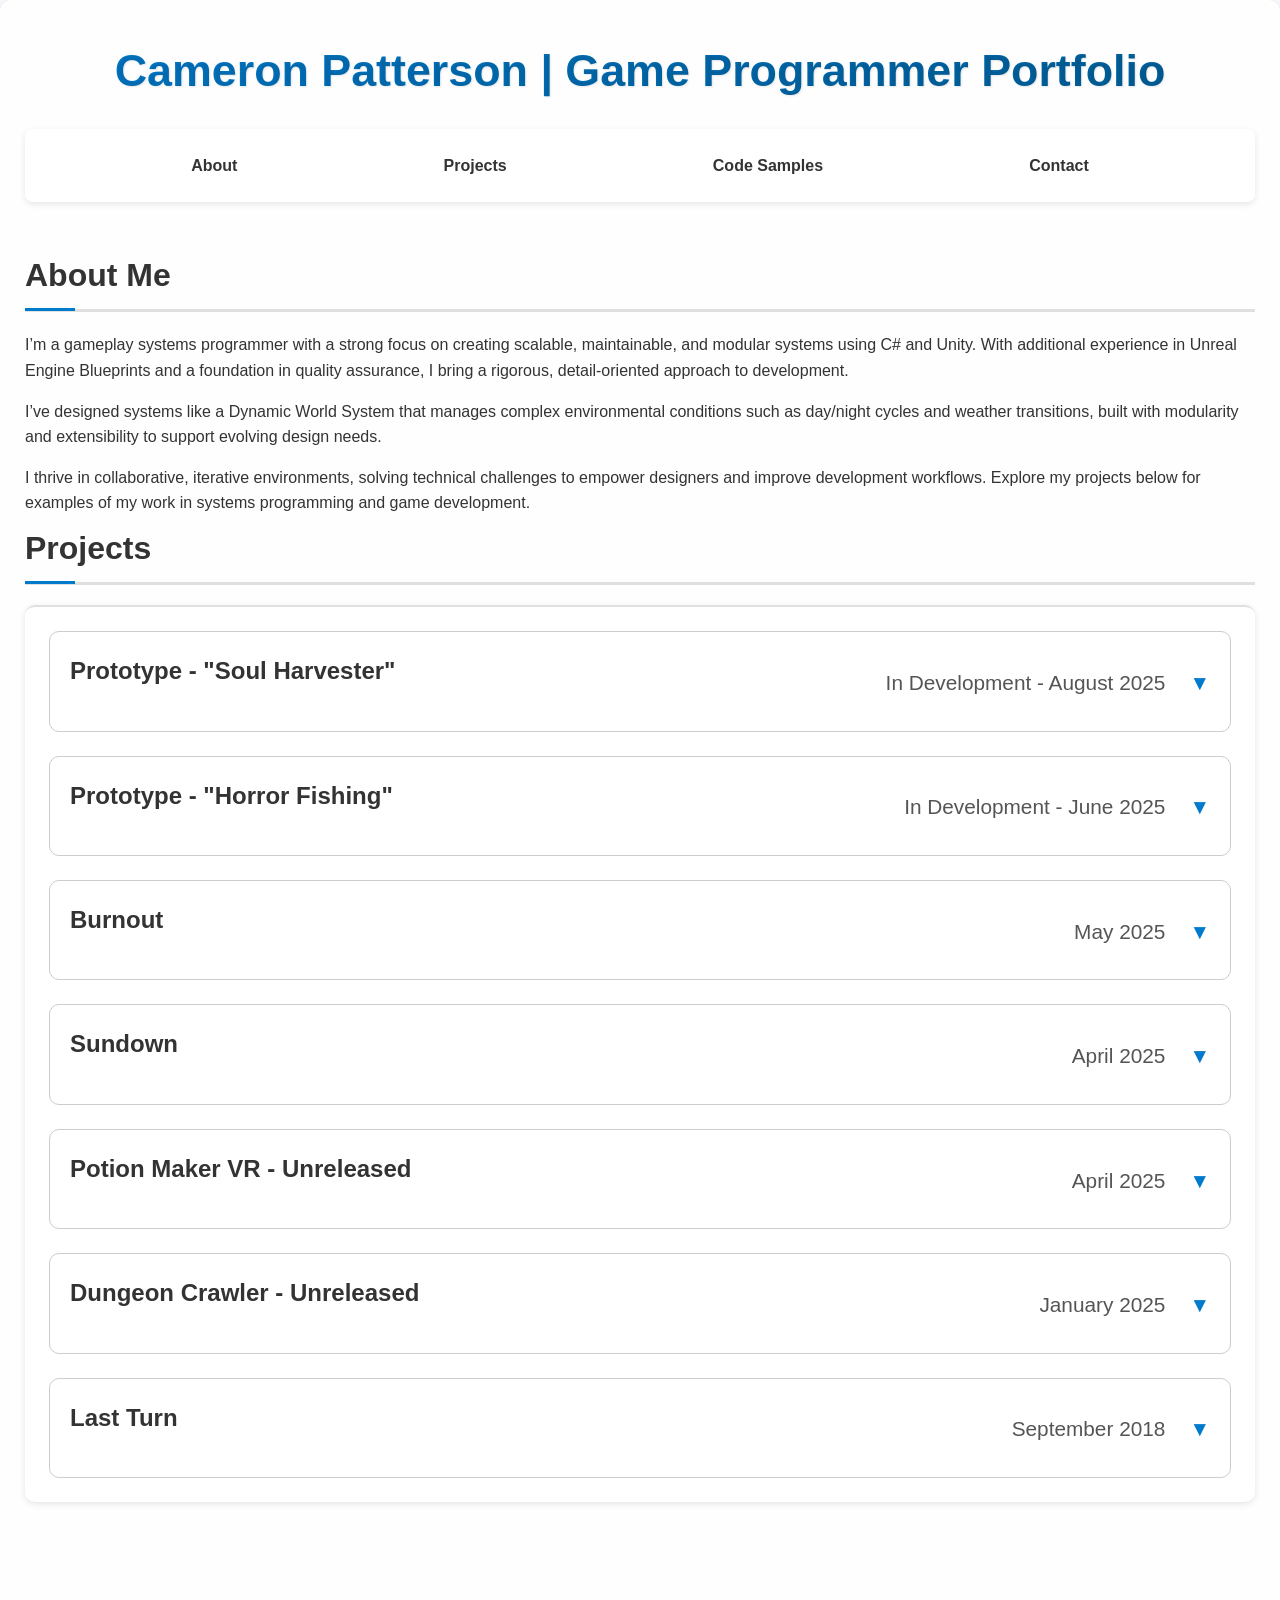
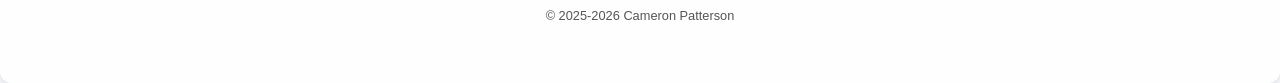
==== index.html @ 375c677b "Add YouTube video iframe to carousel Embed a YouTube video (Horror Fishing - Day/Night Cycle) by add" ====
<!DOCTYPE html>
<html lang="en">
<head>
  <meta charset="UTF-8" />
  <meta name="viewport" content="width=device-width, initial-scale=1" />
  <title>Cameron Patterson - Game Programmer Portfolio</title>
  <link rel="stylesheet" href="style.css" />
</head>

<body>
  <div class="container">

    <h1>Cameron Patterson | Game Programmer Portfolio</h1>

    <!-- Navigation -->
    <nav class="top-nav">
      <a href="#about">About</a>
      <a href="#projects">Projects</a>
      <a href="code.html">Code Samples</a>
      <a href="contact.html">Contact</a>
    </nav>

    <!-- About Section -->
    <section id="about">
      <h2>About Me</h2>
    <p class="description-text">
      I’m a gameplay systems programmer with a strong focus on creating scalable, maintainable, and modular systems using C# and Unity. 
      With additional experience in Unreal Engine Blueprints and a foundation in quality assurance, I bring a rigorous, detail-oriented approach to development.
    </p>
    <p class="description-text">
      I’ve designed systems like a Dynamic World System that manages complex environmental conditions such as day/night cycles and weather transitions, 
      built with modularity and extensibility to support evolving design needs.
    </p>
    <p class="description-text">
      I thrive in collaborative, iterative environments, solving technical challenges to empower designers and improve development workflows. 
      Explore my projects below for examples of my work in systems programming and game development.
    </p>
    </section>

    <h2>Projects</h2>

    <!-- Projects Section -->
    <section id="projects" class="projects-grid">

      <!--Project: Soul Harvester-->
      <div class="project-row">
        <div class="project-header collapsible">
          <div class="project-name">
            <h3>Prototype - "Soul Harvester"</h3>
          </div>
          <div class="project-header right">
            <span class="project-date">In Development - August 2025</span>
            <span class="toggle-icon">▼</span>
          </div>
        </div>

        <div class="project-content">
          <!--Project Overview-->
          <h4>
            Project Info
          </h4>
          <p class="project-textdescription">
            A mobile idle farming game I wanted to explore ideas for after playing one myself. I wanted to create a simple, fun experience with a dark fantasy theme and a focus on progression and upgrades. I was intrigued 
            by the resource management and upgrade systems in idle games, and wanted to create my own take on the genre. One of the challenges was creating a tool in unity that could generate varieties of the graveyard environment.
            Aswell as creating a modular upgrade system that could be easily expanded with new content.
          </p>

          <!-- Carousel -->
          <div class="carousel" data-project="soulharvester">
            <div class="carousel-inner">
              <!--NEED TO ADD thumbnail
              <img src="images/soulharvester_thumbnail.png" class="carousel-image active" alt="Soul Harvester Thumbnail" />
               -->
              <img src="images/soulharvesterscreenshot001.png" class="carousel-image" alt="Soul Harvester Screenshot001" />
            </div>
            <button class="carousel-button prev">&#10094;</button>
            <button class="carousel-button next">&#10095;</button>
          </div>

          <!-- Video -->
          <div class="video-wrapper">
            <iframe 
              src="https://www.youtube.com/embed/pA63LUO1C9I"
              title="Horror Fishing - Day/Night Cycle"
              frameborder="0"
              allow="accelerometer; autoplay; clipboard-write; encrypted-media; gyroscope; picture-in-picture"
              allowfullscreen>
            </iframe>
          </div>

          <!--Project Links-->
          <h3 class="project-linktext"><a href="code.html">See code snippets</a></h3>

        </div>

      </div>


      <!-- Project: Horror Fishing -->
      <div class="project-row">
        <div class="project-header collapsible">
          <div class="project-name">
            <h3>Prototype - "Horror Fishing"</h3>
          </div>
          <div class="project-header right">
            <span class="project-date">In Development - June 2025</span>
            <span class="toggle-icon">▼</span>
          </div>
        </div>

        <div class="project-content">
          <!--Project Overview-->
          <h4>
            Project Info
          </h4>
          <p class="project-textdescription">
            A horror survival game currently in a prototype phase. Set in the vast landscapes of Alaska, you must fish to survive the day and build to survive the night.
            Currently prototyping and defining project requirements before determining the game engine.
            So far I have created the day/night cycle, aiming to evolve it into a full 'Dynamic World System' that controls time and weather.
            Next, I’ll be building a fishing system with casting, reeling, bait selection, species variety, and stat/currency gains from fish.
            Screenshots show the current system in action.
          </p>

          <!-- Carousel -->
          <div class="carousel" data-project="horrorfishing">
            <div class="carousel-inner">
              <img src="images/horrorfishing_thumbnail.png" class="carousel-image active" alt="Horror Fishing Thumbnail" />
              <img src="images/horrorfishingscreenshot001.png" class="carousel-image" alt="Horror Fishing Screenshot001" />
            </div>
            <button class="carousel-button prev">&#10094;</button>
            <button class="carousel-button next">&#10095;</button>
          </div>

          <!-- Video -->
          <div class="video-wrapper">
            <iframe 
              src="https://www.youtube.com/embed/leTbzItSkQs"
              title="Horror Fishing - Day/Night Cycle"
              frameborder="0"
              allow="accelerometer; autoplay; clipboard-write; encrypted-media; gyroscope; picture-in-picture"
              allowfullscreen>
            </iframe>
          </div>

          <!--Project Info
          <h3>Tools/Technologies</h3>
          <p class="project-textdescription">
            Unity Engine, C# Programming
          </p>-->
          
          <!--Project Links-->
          <h3 class="project-linktext"><a href="code.html">See code snippets</a></h3>
          <h3 class="project-linktext"><a href="https://www.youtube.com/watch?v=leTbzItSkQs" target="_blank" rel="noopener">Link To Video</a></h3>

        </div>
      </div>

      <!-- Project: Burnout -->
      <div class="project-row">
        <div class="project-header collapsible">
          <div class="project-name">
            <h3>Burnout</h3>
          </div>
          <div class="project-header right">
            <span class="project-date">May 2025</span>
            <span class="toggle-icon">▼</span>
          </div>
        </div>

        <div class="project-content">

          <h4>
            Project Info
          </h4>

          <!--Project Text-->
          <p class="project-textdescription">
            Burn Out is a short, time-based game set in an office, developed in Unity using C# alongside another team member during a week-long game jam. 
            We achieved this within a condensed timeframe of about three days due to scheduling constraints. 
            I implemented core gameplay mechanics focused on time management and quick decision-making, creating modular C# scripts for player input, timers, and event handling. 
            The project emphasized rapid iteration and clean code to meet tight deadlines, while utilizing Unity’s UI and scene management features to support the player experience.
          </p>

          <div class="video-wrapper">
            <iframe 
              src="https://www.youtube.com/embed/4FST7TJ4eKQ"
              title="Burnout Playthrough"
              frameborder="0"
              allow="accelerometer; autoplay; clipboard-write; encrypted-media; gyroscope; picture-in-picture"
              allowfullscreen>
            </iframe>
          </div>

          <h3 class="project-linktext"><a href="code.html">See code snippets</a></h3>
          <h3 class="project-linktext"><a href="https://pattersoncam7.itch.io/burnout" target="_blank" rel="noopener">Link To Project</a></h3>

        </div>
      </div>

      <!-- Project: Sundown -->
      <div class="project-row">
        <div class="project-header collapsible">
          <div class="project-name">
            <h3>Sundown</h3>
          </div>
          <div class="project-header right">
            <span class="project-date">April 2025</span>
            <span class="toggle-icon">▼</span>
          </div>
        </div>

        <div class="project-content">

          <h4>
            Project Info
          </h4>
          
          <!--Project Text-->
          <p class="project-textdescription">Sundown is a first-person, narrative-driven psychological horror game developed over the course of a year as part of my university project. 
            Built in Unreal Engine 5 using Blueprints, the game focuses on creating an immersive atmosphere through environmental storytelling, player-driven pacing, and subtle psychological effects.</p>

          <div class="carousel" data-project="sundown">
            <div class="carousel-inner">
              <img src="images/sundown_thumbnail.png" class="carousel-image active" alt="Sundown Thumbnail" />
            </div>
            <button class="carousel-button prev">&#10094;</button>
            <button class="carousel-button next">&#10095;</button>
          </div>

          <h3 class="project-linktext"><a href="https://pattersoncam7.itch.io/sundown" target="_blank" rel="noopener">Link To Project</a></h3>

        </div>
      </div>

      <!-- Project: Potion Maker VR -->
      <div class="project-row">
        <div class="project-header collapsible">
          <div class="project-name">
            <h3>Potion Maker VR - Unreleased</h3>
          </div>
          <div class="project-header right">
            <span class="project-date">April 2025</span>
            <span class="toggle-icon">▼</span>
          </div>
        </div>

        <div class="project-content">

          <h4>
            Project Info
          </h4>

          <!--Project Text-->
          <p class="project-textdescription">Potion Maker VR is a prototype VR game developed in Unity with C#, where players flip through customer requests and craft potions to aid a village. 
            The current build showcases the core gameplay loop, with future plans focused on enhanced UX and additional polish.</p>

          <div class="carousel" data-project="potionmaker">
            <div class="carousel-inner">
              <img src="images/potionmaker_thumbnail.png" class="carousel-image active" alt="Potion Maker Thumbnail" />
              <img src="images/potionmakerscreenshot001.png" class="carousel-image" alt="Potion Maker Screenshot 001" />
              <img src="images/potionmakerscreenshot002.png" class="carousel-image" alt="Potion Maker Screenshot 002" />
            </div>
            <button class="carousel-button prev">&#10094;</button>
            <button class="carousel-button next">&#10095;</button>
          </div>

          <!--<h3 class="project-linktext"><a href="#" target="_blank" rel="noopener">Link To Project</a></h3>-->

        </div>
      </div>

      <!-- Project: Dungeon Crawler -->
      <div class="project-row">
        <div class="project-header collapsible">
          <div class="project-name">
            <h3>Dungeon Crawler - Unreleased</h3>
          </div>
          <div class="project-header right">
            <span class="project-date">January 2025</span>
            <span class="toggle-icon">▼</span>
          </div>
          
        </div>

        <div class="project-content">

          <h4>
            Project Info
          </h4>

          <!--Project Text-->
          <p class="project-textdescription">Dungeon Crawler is a third-person 3D prototype developed in Unreal Engine 5 using Blueprints. 
            The project emphasizes combat mechanics, AI behavior, traps, and puzzle design, created as part of an Advanced Game Development module.</p>

          <div class="video-wrapper">
            <iframe 
              src="https://www.youtube.com/embed/UEHkbVAyGOE"
              title="Dungeon Crawler Playthrough"
              frameborder="0"
              allow="accelerometer; autoplay; clipboard-write; encrypted-media; gyroscope; picture-in-picture"
              allowfullscreen>
            </iframe>
          </div>

          <!--<h3 class="project-linktext"><a href="https://youtu.be/UEHkbVAyGOE" target="_blank" rel="noopener">Link To Project</a></h3>-->
          
        </div>
      </div>

      <!-- Project: Last Turn -->
      <div class="project-row">
        <div class="project-header collapsible">
          <div class="project-name">
            <h3>Last Turn</h3>
          </div>
          <div class="project-header right">
            <span class="project-date">September 2018</span>
            <span class="toggle-icon">▼</span>
          </div>
        </div>

        <div class="project-content">

          <h4>
            Project Info
          </h4>

          <!--Project Overview-->
          <p class="project-textdescription">My first game, developed during college, is a horror experience created in Unreal Engine 4 and released on Game Jolt. 
            Player feedback played a key role in shaping my growth as a developer.</p>

          <div class="carousel" data-project="lastturn">
            <div class="carousel-inner">
              <img src="images/lastturn_thumbnail.png" class="carousel-image active" alt="Last Turn Thumbnail" />
            </div>
            <button class="carousel-button prev">&#10094;</button>
            <button class="carousel-button next">&#10095;</button>
          </div>

          <h3 class="project-linktext"><a href="https://gamejolt.com/games/LastTurn/367471" target="_blank" rel="noopener">Link To Project</a></h3>
        </div>
      </div>
    </section>

    <!-- Footer -->
    <footer>
      &copy; 2025-2026 Cameron Patterson
    </footer>
  </div>

<!-- JS Scripts -->
<script src="projectcontent.js"></script>

<!-- Lightbox Container -->
<div id="lightbox" class="hidden" role="dialog" aria-modal="true" aria-label="Expanded project image">
  <button id="lightbox-close" aria-label="Close lightbox">&times;</button>
  <div class="lightbox-content">
    <img id="lightbox-img" src="" alt="Expanded project image" />
  </div>
</div>


</body>
</html>
---- style.css ----
/* =======================
   RESET STYLES
======================= */
* {
  margin: 0;
  padding: 0;
  box-sizing: border-box;
}

/* =======================
   CUSTOM PROPERTIES
======================= */
:root {
  --primary-color: #007acc;
  --primary-gradient: linear-gradient(135deg, #007acc, #005f99);
  --text-color: #333;
  --secondary-text-color: #555;
  --border-color: #e0e0e0;
  --background-color: #f5f7fa;
  --shadow-light: 0 2px 6px rgba(0, 0, 0, 0.1);
  --shadow-hover: 0 4px 12px rgba(0, 0, 0, 0.15);
  --transition-speed: 0.3s;
  --card-bg: #ffffff;
  --card-border: 1px solid #e0e0e0;
}

/* =======================
   BASE STYLES
======================= */
body {
  font-family: 'Arial', sans-serif;
  background-color: var(--background-color);
  color: var(--text-color);
  line-height: 1.6;
  min-height: 100vh;
  overflow-x: hidden;
}

h1, h2, h3, h4 {
  margin-bottom: 0.75rem;
  font-family: 'Arial', sans-serif;
}

/* =======================
   LAYOUT
======================= */
.container {
    margin: 0 auto;
    padding: 25px;
    background: rgba(255, 255, 255, 0.9);
    border-radius: 12px;
    box-shadow: var(--shadow-light);
    width: 100%;
    max-width: 1510px;
    box-sizing: border-box;
    overflow-y: auto;
}

.page-wrapper {
  display: flex;
  align-items: flex-start; /* Align items to the top */
  gap: 2rem;
  flex-wrap: nowrap; /* Ensure no wrapping on smaller screens */
}

.content-area {
  flex-grow: 1;
  padding: 5px;
  max-height: calc(100vh - 50px); /* Adjust as needed for headers/footers */
}


/* =======================
   TYPOGRAPHY
======================= */
h1 {
  font-size: 2.8rem;
  text-align: center;
  color: var(--primary-color);
  padding: 10px 0;
  background: var(--primary-gradient);
  -webkit-background-clip: text;
  background-clip: text;
  color: transparent;
  text-shadow: 1px 1px 2px rgba(0, 0, 0, 0.1);
}

h2 {
  font-size: 2rem;
  margin: -0.5rem 0 1.25rem;
  border-bottom: 3px solid var(--border-color);
  padding-bottom: 0.5rem;
  color: var(--text-color);
  position: relative;
}

h2::after {
  content: '';
  position: absolute;
  bottom: -2px;
  left: 0;
  width: 50px;
  height: 3px;
  background: var(--primary-color);
}

h3 {
  font-size: 1.5rem;
  font-weight: 600;
  color: var(--text-color);
}

h4 {
  font-size: 1.5rem;
  font-weight: 600;
  color: var(--text-color);
}


/* =======================
   NAVIGATION
======================= */
.top-nav {
  text-align: center;
  margin-bottom: 3.5rem;
  padding: 1rem 0;
  background: rgba(255, 255, 255, 0.95);
  border-radius: 8px;
  box-shadow: var(--shadow-light);
  width: 100%;
  display: flex;
  justify-content: space-evenly;
  flex-wrap: wrap;
}

.top-nav a {
  margin: 0 1.5rem;
  text-decoration: none;
  color: var(--text-color);
  font-weight: 600;
  padding: 0.5rem 1rem;
  transition: all var(--transition-speed) ease;
}

.top-nav a:hover,
.top-nav a:focus {
  color: var(--primary-color);
  outline: 2px solid var(--primary-color);
  background: rgba(0, 122, 204, 0.1);
  border-radius: 4px;
}

/* Sidebar styles */
.sidebar-nav {
  flex: 0 0 220px; /* Fixed width */
  min-height: 100vh; /* Full height of viewport */
  position: sticky;
  top: 0;
  align-self: flex-start;
  z-index: 1000;

  overflow-y: auto;
  padding: 1.5rem;
  background: var(--card-bg);
  font-family: 'Arial', sans-serif;
  border: var(--card-border);
  border-radius: 0 8px 8px 0;
  box-shadow: var(--shadow-light);
}


.sidebar-nav ul {
  list-style: none;
  padding-left: 0;
  margin: 0;
}

.sidebar-nav li + li {
  margin-top: 1.25rem;
}

.sidebar-nav a {
  color: var(--primary-color);
  text-decoration: none;
  font-weight: 600;
  display: block;
  padding: 0.5rem 1rem;
  border-radius: 4px;
  transition: all var(--transition-speed) ease;
}

.sidebar-nav a:hover,
.sidebar-nav a:focus {
  background: var(--primary-gradient);
  color: #fff;
  outline: 2px solid var(--primary-color);
}

/* Optional: smooth scroll behavior */
html {
  scroll-behavior: smooth;
}

/* =======================
   PROJECT SECTIONS
======================= */
#projects {
  background-color: var(--card-bg);
  border-radius: 10px;
  box-shadow: var(--shadow-light);
  border-top: 2px solid var(--border-color);
  padding: 1.5rem; /* Padding for the section, not individual projects */
  margin-bottom: 2rem; /* Space below the section */
  position: relative; /* Context for absolute positioning if needed */
}

 
.projects-grid {
  display: grid;
  grid-template-columns: repeat(1, 1fr); /* 3 equal columns */
  gap: 1.5rem;
  align-items: stretch; /* stretch grid items vertically */
}


.project-row {
  display: flex;
  flex-direction: column;
  justify-content: space-between;
  height: 100%; /* fill full grid cell height */
  border: 1px solid #ccc; /* for visual debugging */
  padding: 1rem;
  box-sizing: border-box;
  border-radius: 10px;
}

.project-row:hover {
  box-shadow: var(--shadow-hover);
  transform: translateY(-2px);
}

/* Project Header Button */
.project-header {
  background: none;
  border: none;
  cursor: pointer;
  padding: 0.75rem 0;
  font-weight: 700;
  font-size: 1.3rem;
  color: var(--text-color);
  user-select: none;
  transition: color var(--transition-speed) ease;
  display: contents;
}

.project-header:hover,
.project-header:focus {
  color: var(--primary-color);
}

.project-header a {
  color: inherit;
  text-decoration: none;
  transition: color var(--transition-speed) ease;
}

.project-header a:hover,
.project-header a:focus {
  text-decoration: underline;
  color: var(--primary-color);
  /*outline: 2px solid var(--primary-color);*/
}

/* Style for the right-aligned date and toggle section */
.project-header.right {
  grid-column: 2;
  display: flex;
  justify-content: flex-end;
  align-items: center;
  min-width: 130px;
  padding: 0.25rem;
  background: rgba(255, 255, 255, 0.9);
  border-radius: 6px;
}

.project-name {
  grid-column: 1;
  margin: 0;
  padding: 0.25rem;
}

.project-date {
  flex-shrink: 0;
  text-align: right;
  color: var(--secondary-text-color);
  margin-right: 0.75rem;
  white-space: nowrap;
  font-weight: 500;
  min-height: 0;
  margin-top: -3.5rem;
}

/* Toggle icon */
.toggle-icon {
  font-size: 1.3rem;
  margin-left: 0.75rem;
  color: var(--primary-color);
  user-select: none;
  transition: transform var(--transition-speed) ease;
  margin-top: -3.5rem;
}

.project-linktext {
  margin-top: 0.5rem;
  text-align: center;
  font-size: 1.1rem;
  color: var(--primary-color);
}

.project-linktext a:hover,
.project-linktext a:focus
{
  color: var(--primary-color);
  outline: 2px solid var(--primary-color);
  background: rgba(0, 122, 204, 0.1);
  border-radius: 4px;
}


.project-header.active .toggle-icon {
  transform: rotate(180deg);
}

.description-text{
  margin-bottom: 15px;
}

/* =======================
   PROJECT CONTENT (collapsible)
======================= */
.project-content {
  display: none;
  margin-top: 1.25rem;
  padding-top: 1rem;
  border-top: 1px solid var(--border-color);
  animation: fadeIn var(--transition-speed) ease-in-out;
}

.project-content.active {
  display: flex;
  flex-direction: column;
  align-items: center; /* Center horizontally */
  justify-content: center; /* Center vertically if height allows */
  grid-column: 1 / -1; /* Span both columns */
  width: 100%; /* Ensure full width */
  padding: 1.5rem;
  background: var(--card-bg);
  transition: all var(--transition-speed) ease;
}

.project-content img,
.project-content picture {
  max-width: 100%;
  height: auto;
  display: block;
  margin: 0 auto;
  max-height: 350px;
  object-fit: contain;
  border-radius: 8px;
  box-shadow: var(--shadow-light);
  transition: transform var(--transition-speed) ease;
}

.project-content img:hover,
.project-content picture:hover {
  transform: scale(1.05);
}

.project-textdescription {
    font-size: 1.1rem;
    line-height: 1.7;
    color: var(--secondary-text-color);
    padding: 1rem;
    background: rgba(255, 255, 255, 0.95);
    border-radius: 0px;
    text-align: left;
    max-width: 100%;
}

.language-csharp {
  max-width: 100%;
  height: auto;
  border-radius: 10px;
}

/* =======================
   CAROUSEL
======================= */
.carousel {
  position: relative;
  max-width: 100%;
  overflow: hidden;
  margin: 1.5rem 0 2.5rem;
  border-radius: 12px;
  background: var(--card-bg);
  box-shadow: var(--shadow-light);
}

.carousel-inner {
  position: relative;
  width: 100%;
  height: auto;
  min-height: 0px; 
}

.carousel-image {
  opacity: 0;
  pointer-events: none;
  position: absolute;
  top: 0;
  left: 0;
  width: 100%;
  transition: opacity 0.5s ease;
  z-index: 0;
}

.carousel-image.active {
  opacity: 1;
  pointer-events: auto;
  position: relative;
  z-index: 1;
}

/* Carousel Buttons */
.carousel-button {
  position: absolute;
  top: 50%;
  transform: translateY(-50%);
  background: rgba(0, 0, 0, 0.7);
  border: none;
  color: #fff;
  padding: 0.75rem 1rem;
  cursor: pointer;
  border-radius: 50%;
  user-select: none;
  transition: all var(--transition-speed) ease;
  z-index: 10;
}

.carousel-button:hover,
.carousel-button:focus {
  background-color: rgba(0, 0, 0, 0.9);
  outline: 2px solid #fff;
  transform: translateY(-50%) scale(1.1);
}

.carousel-button.prev {
  left: 10px;
}

.carousel-button.next {
  right: 10px;
}

/* =======================
   VIDEO WRAPPER
======================= */
.video-wrapper {
  width: 742px; /* Set desired width */
  aspect-ratio: 16 / 9; /* Maintain 16:9 ratio */
  overflow: hidden; /* Clip corners of iframe */
  border-radius: 10px;
  box-shadow: var(--shadow-light);
  margin-bottom: 2rem;
  transition: box-shadow var(--transition-speed) ease;
  background: var(--card-bg);
}

.video-wrapper iframe {
  width: 100%;
  height: 100%;
  display: block;
  border: none;
  border-radius: 10px; /* Rounded corners inside the wrapper */
}

/* =======================
   CONTACT FORM
======================= */
#contact {
  margin-top: 0.5rem;
  padding: 2rem;
  background: var(--card-bg);
  border-radius: 12px;
  box-shadow: var(--shadow-light);
  width: 100%;
  max-width: 1000px;
  box-sizing: border-box;
}

.contact-section-wrapper {
  min-height: 70vh;
  display: flex;
  justify-content: center;
  align-items: center;
  padding: 2rem;
  box-sizing: border-box;
}

#contact label {
  font-weight: 600;
  color: var(--text-color);
  margin-bottom: 0.5rem;
  display: block;
}

#contact input[type="text"],
#contact input[type="email"],
#contact textarea {
  width: 100%;
  padding: 0.75rem;
  margin-top: 0.5rem;
  margin-bottom: 1.25rem;
  border: 2px solid var(--border-color);
  border-radius: 8px;
  font-size: 1.1rem;
  resize: vertical;
  transition: border-color var(--transition-speed) ease, box-shadow var(--transition-speed) ease;
  background: #fff;
}

#contact input[type="text"]:focus,
#contact input[type="email"]:focus,
#contact textarea:focus {
  border-color: var(--primary-color);
  outline: none;
  box-shadow: 0 0 8px rgba(0, 122, 204, 0.3);
}

#contact button[type="submit"] {
  background: var(--primary-gradient);
  color: white;
  font-weight: bold;
  padding: 0.9rem 2rem;
  border: none;
  border-radius: 8px;
  cursor: pointer;
  transition: all var(--transition-speed) ease;
  font-size: 1.1rem;
}

#contact button[type="submit"]:hover,
#contact button[type="submit"]:focus {
  background: linear-gradient(135deg, #005f99, #003d66);
  outline: 2px solid var(--primary-color);
  transform: translateY(-2px);
}

/* Response message */
#response-message {
  margin-top: 1rem;
  font-weight: 600;
  color: var(--primary-color);
  min-height: 1.5rem;
  padding: 0.5rem;
  background: rgba(0, 122, 204, 0.1);
  border-radius: 4px;
  text-align: center;
}


/* =======================
   FOOTER
======================= */
footer {
  text-align: center;
  margin-top: 4.5rem;
  padding: 2rem 0;
  font-size: 0.8rem;
  color: var(--secondary-text-color);
}

/* =======================
   ANIMATIONS
======================= */
@keyframes fadeIn {
  from {
    opacity: 0;
    transform: translateY(-10px);
  }
  to {
    opacity: 1;
    transform: translateY(0);
  }
}

/* =======================
   LIGHTBOX
======================= */
#lightbox {
  position: fixed;
  top: 0;
  left: 0;
  width: 100%;
  height: 100%;
  background: rgba(0, 0, 0, 0.85);
  display: flex;
  align-items: center;
  justify-content: center;
  z-index: 9999;
  transition: opacity 0.3s ease;
}

#lightbox.hidden {
  display: none;
}

.lightbox-content {
  position: relative;
  max-width: 90%;
  max-height: 90%;
}

#lightbox-img {
  max-width: 100%;
  max-height: 100%;
  border: 2px solid #fff;
  box-shadow: 0 0 20px rgba(0, 0, 0, 0.5);
  animation: fadeIn 0.3s ease;
  cursor: zoom-out;
  border-radius: 12px;
}

@keyframes fadeIn {
  from { opacity: 0; transform: scale(0.95); }
  to { opacity: 1; transform: scale(1); }
}

/* Close button styles */
#lightbox-close {
  position: fixed;
  top: 20px;
  right: 20px;
  background: rgba(255, 255, 255, 0.8);
  border: none;
  font-size: 2rem;
  line-height: 1;
  padding: 0 12px;
  border-radius: 5px;
  cursor: pointer;
  z-index: 10000; /* above lightbox image */
  transition: background 0.3s ease;
  user-select: none;
}

#lightbox-close:hover,
#lightbox-close:focus {
  background: rgba(255, 255, 255, 1);
  outline: none;
}





/* =======================
   MEDIA QUERIES
======================= */

/* Medium screens (tablets and small laptops) */
@media (max-width: 900px) {
  .container {
    padding: 20px;
    max-width: 100%;
  }

  .top-nav {
    padding: 0.75rem;
    flex-wrap: wrap;
    justify-content: center;
    gap: 0.75rem;
    max-width: 100%;
  }

  .top-nav a {
    margin: 0.5rem 1rem;
  }

  h1 {
    font-size: 2.2rem;
    text-align: center;
  }

  h2 {
    font-size: 1.7rem;
  }

  .project-header {
    font-size: 1.2rem;
  }

  .project-content img,
  .project-content picture {
    max-height: 250px;
  }

  .sidebar-nav {
    position: relative; /* Avoid sticky jank on smaller screens */
    min-height: auto;
  }

  .page-wrapper {
    flex-direction: column;
  }

  .content-area {
    max-height: none;
    padding: 20px;
  }

  #contact {
    max-width: 100%;
    padding: 1.5rem;
  }
}

/* Small screens (phones) */
@media (max-width: 600px) {
  .container {
    padding: 15px;
  }

  .top-nav {
    flex-direction: column;
    align-items: center;
    padding: 0.5rem;
    gap: 0.5rem;
  }

  .top-nav a {
    margin: 0.25rem 0;
    display: block;
    text-align: center;
  }

  .projects-grid {
    display: block;
  }

  .project-header.right {
    justify-content: flex-end;
    margin-top: 0.75rem;
    width: 100%;
  }

  .project-content.active {
    grid-column: auto;
    width: 100%;
    padding: 1rem;
  }

  .sidebar-nav {
    width: 100%;
    padding: 1rem;
    position: static;
  }

  .video-wrapper {
    max-height: 200px;
  }

  h1 {
    font-size: 1.8rem;
  }

  h2 {
    font-size: 1.4rem;
  }

  .project-textdescription {
    font-size: 1rem;
    padding: 0.75rem;
  }

  #contact {
    padding: 1rem;
    width: 100%;
    max-width: 100%;
  }

  .content-area {
    padding: 15px;
    overflow-y: auto;
    max-height: calc(100vh - 30px);
  }
}
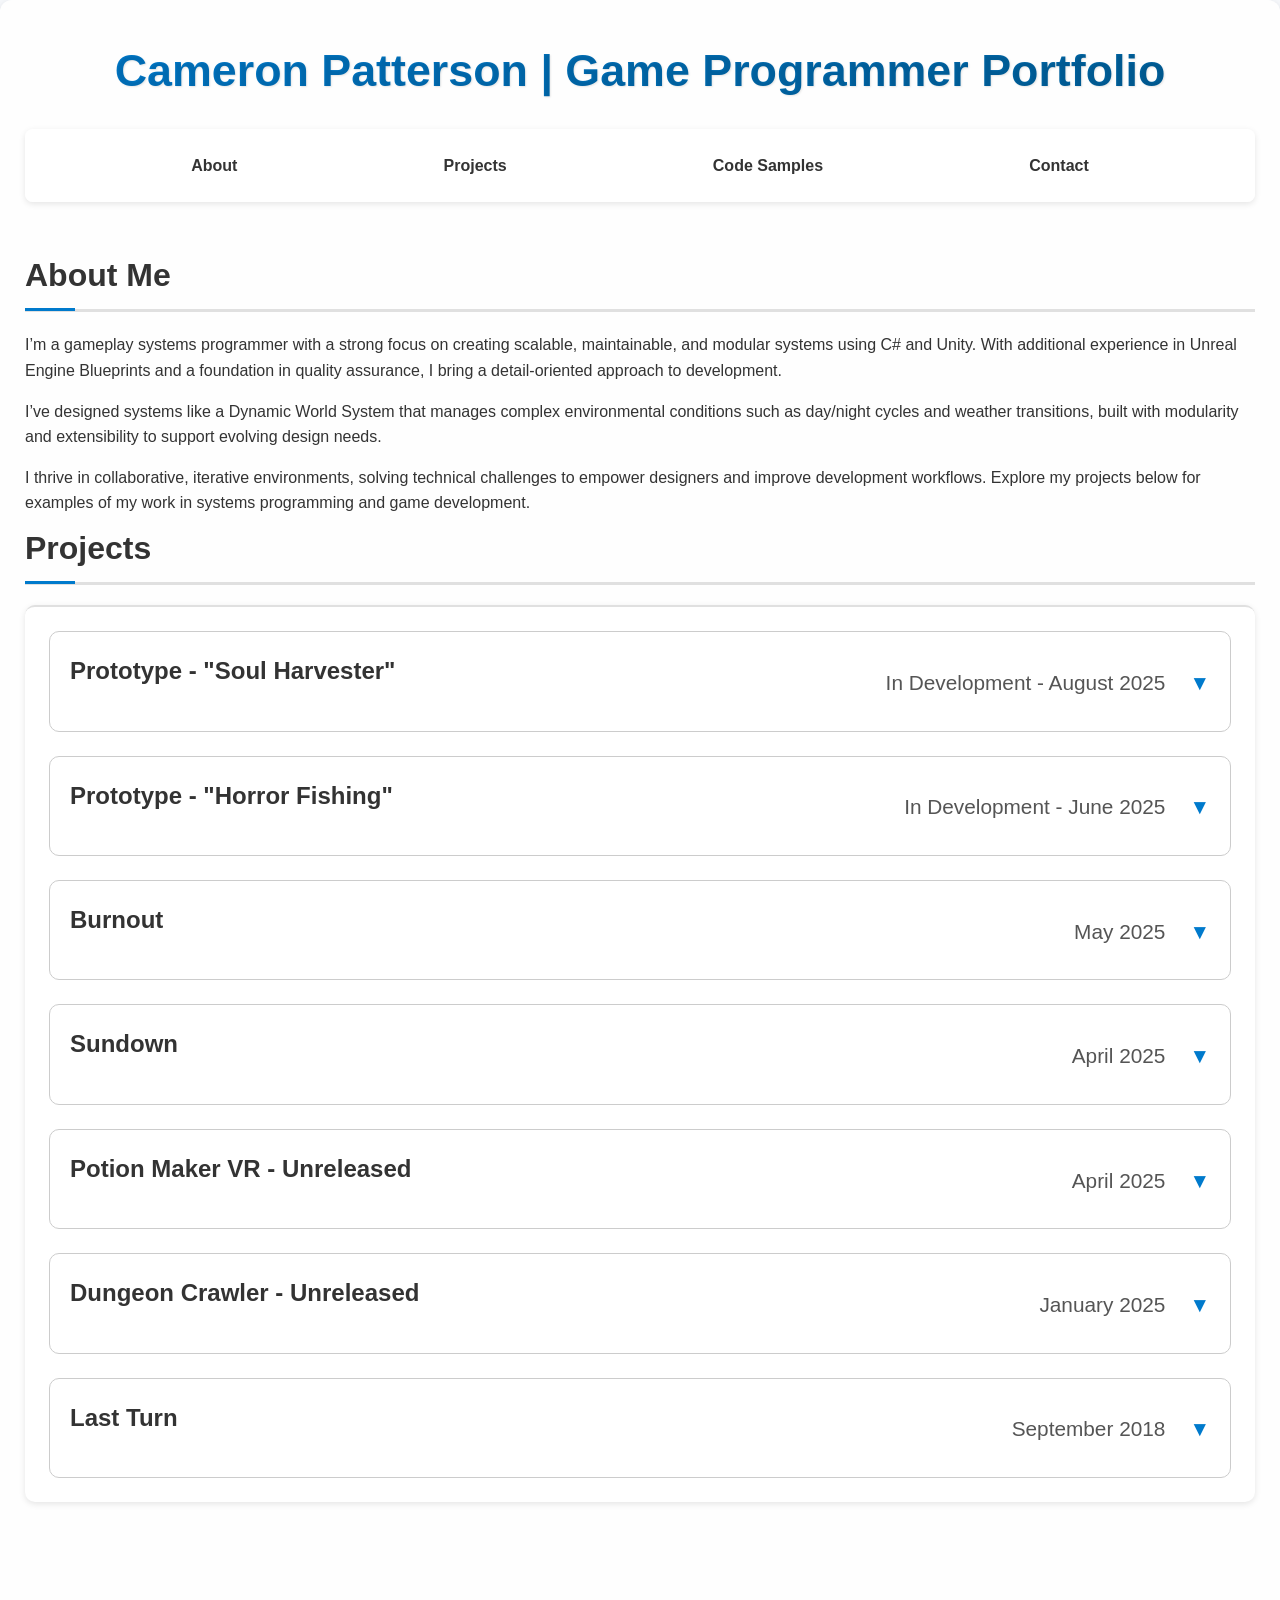
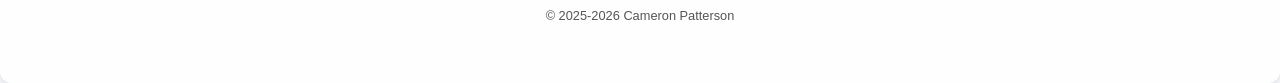
==== commit e58172be: "Update index.html" ====
--- a/index.html
+++ b/index.html
@@ -25,7 +25,7 @@
       <h2>About Me</h2>
     <p class="description-text">
       I’m a gameplay systems programmer with a strong focus on creating scalable, maintainable, and modular systems using C# and Unity. 
-      With additional experience in Unreal Engine Blueprints and a foundation in quality assurance, I bring a rigorous, detail-oriented approach to development.
+      With additional experience in Unreal Engine Blueprints and a foundation in quality assurance, I bring a detail-oriented approach to development.
     </p>
     <p class="description-text">
       I’ve designed systems like a Dynamic World System that manages complex environmental conditions such as day/night cycles and weather transitions, 
@@ -77,20 +77,6 @@
             <button class="carousel-button next">&#10095;</button>
           </div>
 
-          <!-- Video -->
-          <div class="video-wrapper">
-            <iframe 
-              src="https://www.youtube.com/embed/pA63LUO1C9I"
-              title="Horror Fishing - Day/Night Cycle"
-              frameborder="0"
-              allow="accelerometer; autoplay; clipboard-write; encrypted-media; gyroscope; picture-in-picture"
-              allowfullscreen>
-            </iframe>
-          </div>
-
-          <!--Project Links-->
-          <h3 class="project-linktext"><a href="code.html">See code snippets</a></h3>
-
         </div>
 
       </div>
@@ -149,8 +135,7 @@
           </p>-->
           
           <!--Project Links-->
-          <h3 class="project-linktext"><a href="code.html">See code snippets</a></h3>
-          <h3 class="project-linktext"><a href="https://www.youtube.com/watch?v=leTbzItSkQs" target="_blank" rel="noopener">Link To Video</a></h3>
+          <h3 class="project-linktext"><a href="code.html">See code samples</a></h3>
 
         </div>
       </div>
@@ -191,7 +176,7 @@
             </iframe>
           </div>
 
-          <h3 class="project-linktext"><a href="code.html">See code snippets</a></h3>
+          <h3 class="project-linktext"><a href="code.html">See code samples</a></h3>
           <h3 class="project-linktext"><a href="https://pattersoncam7.itch.io/burnout" target="_blank" rel="noopener">Link To Project</a></h3>
 
         </div>
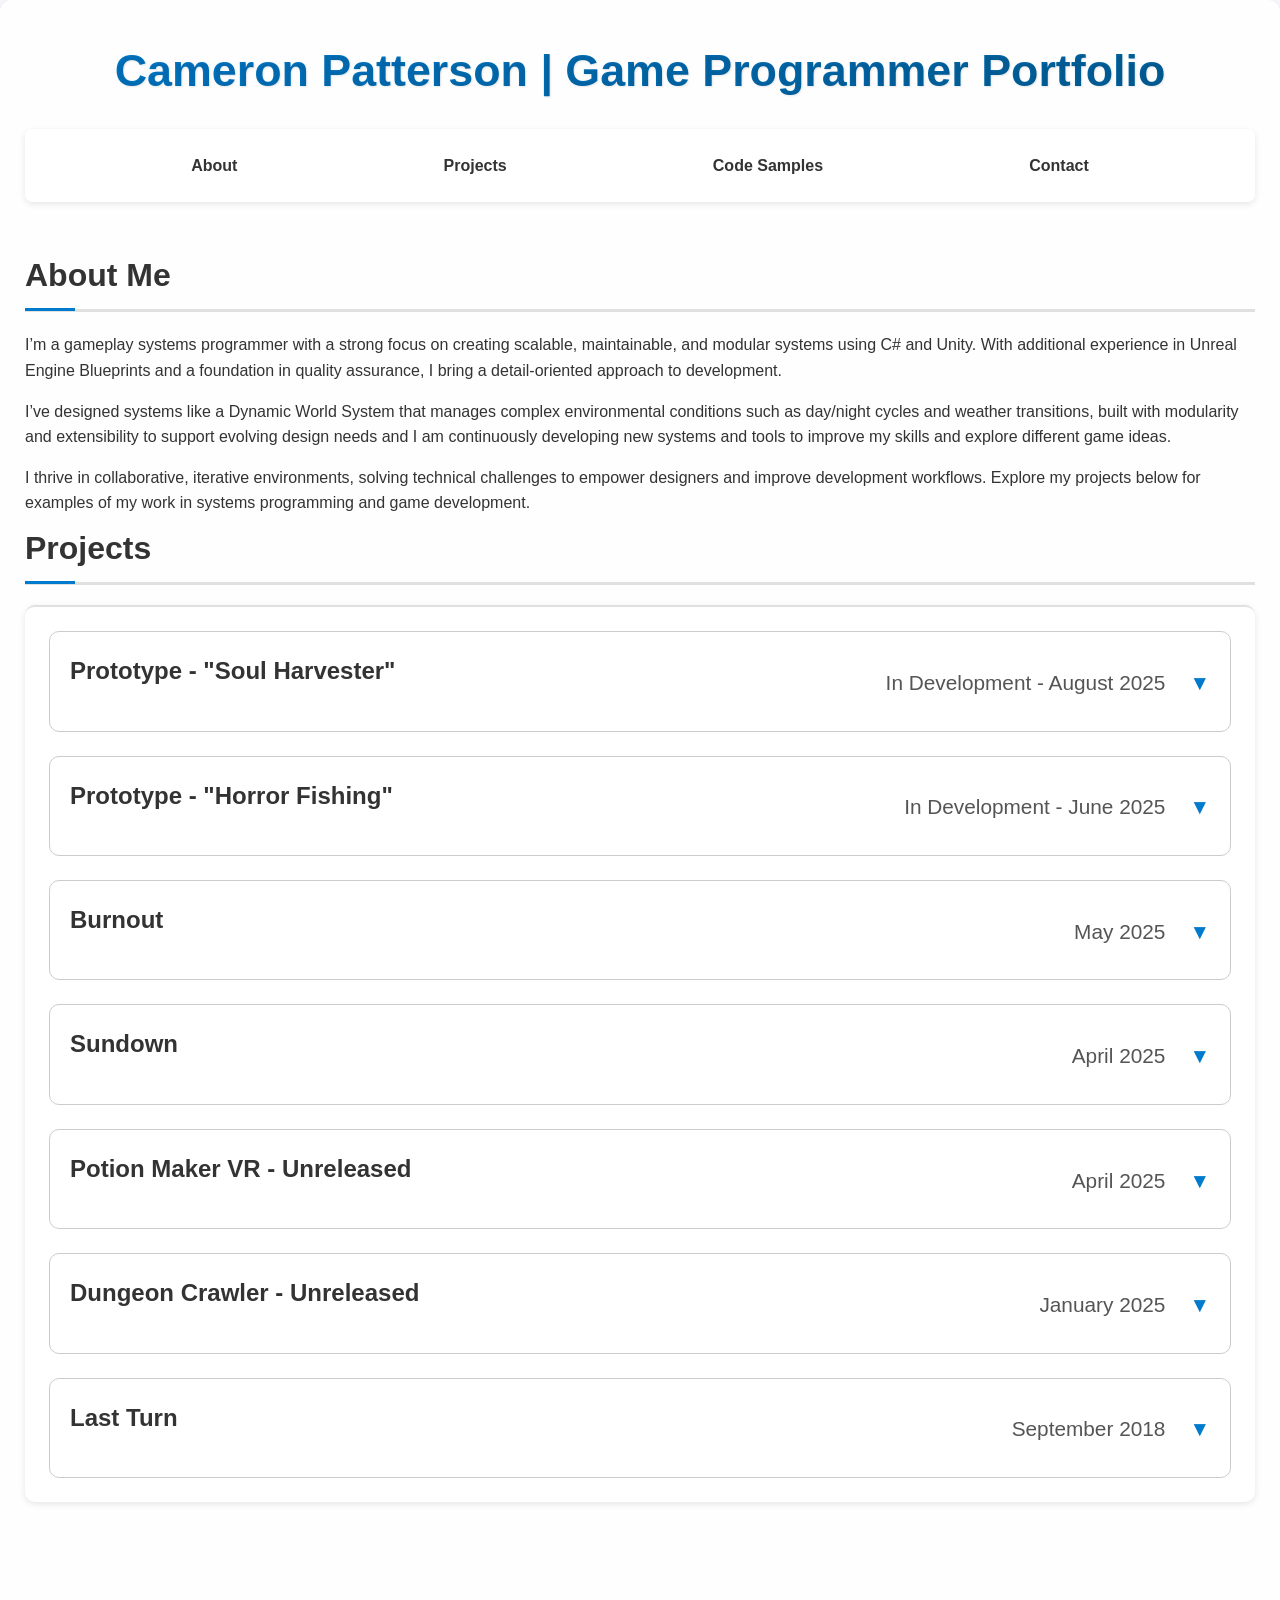
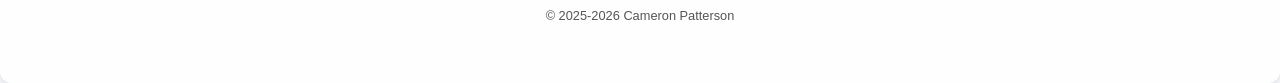
==== commit 61cfbcd0: "Update index.html" ====
--- a/index.html
+++ b/index.html
@@ -29,7 +29,7 @@
     </p>
     <p class="description-text">
       I’ve designed systems like a Dynamic World System that manages complex environmental conditions such as day/night cycles and weather transitions, 
-      built with modularity and extensibility to support evolving design needs.
+      built with modularity and extensibility to support evolving design needs and I am continuously developing new systems and tools to improve my skills and explore different game ideas.
     </p>
     <p class="description-text">
       I thrive in collaborative, iterative environments, solving technical challenges to empower designers and improve development workflows. 
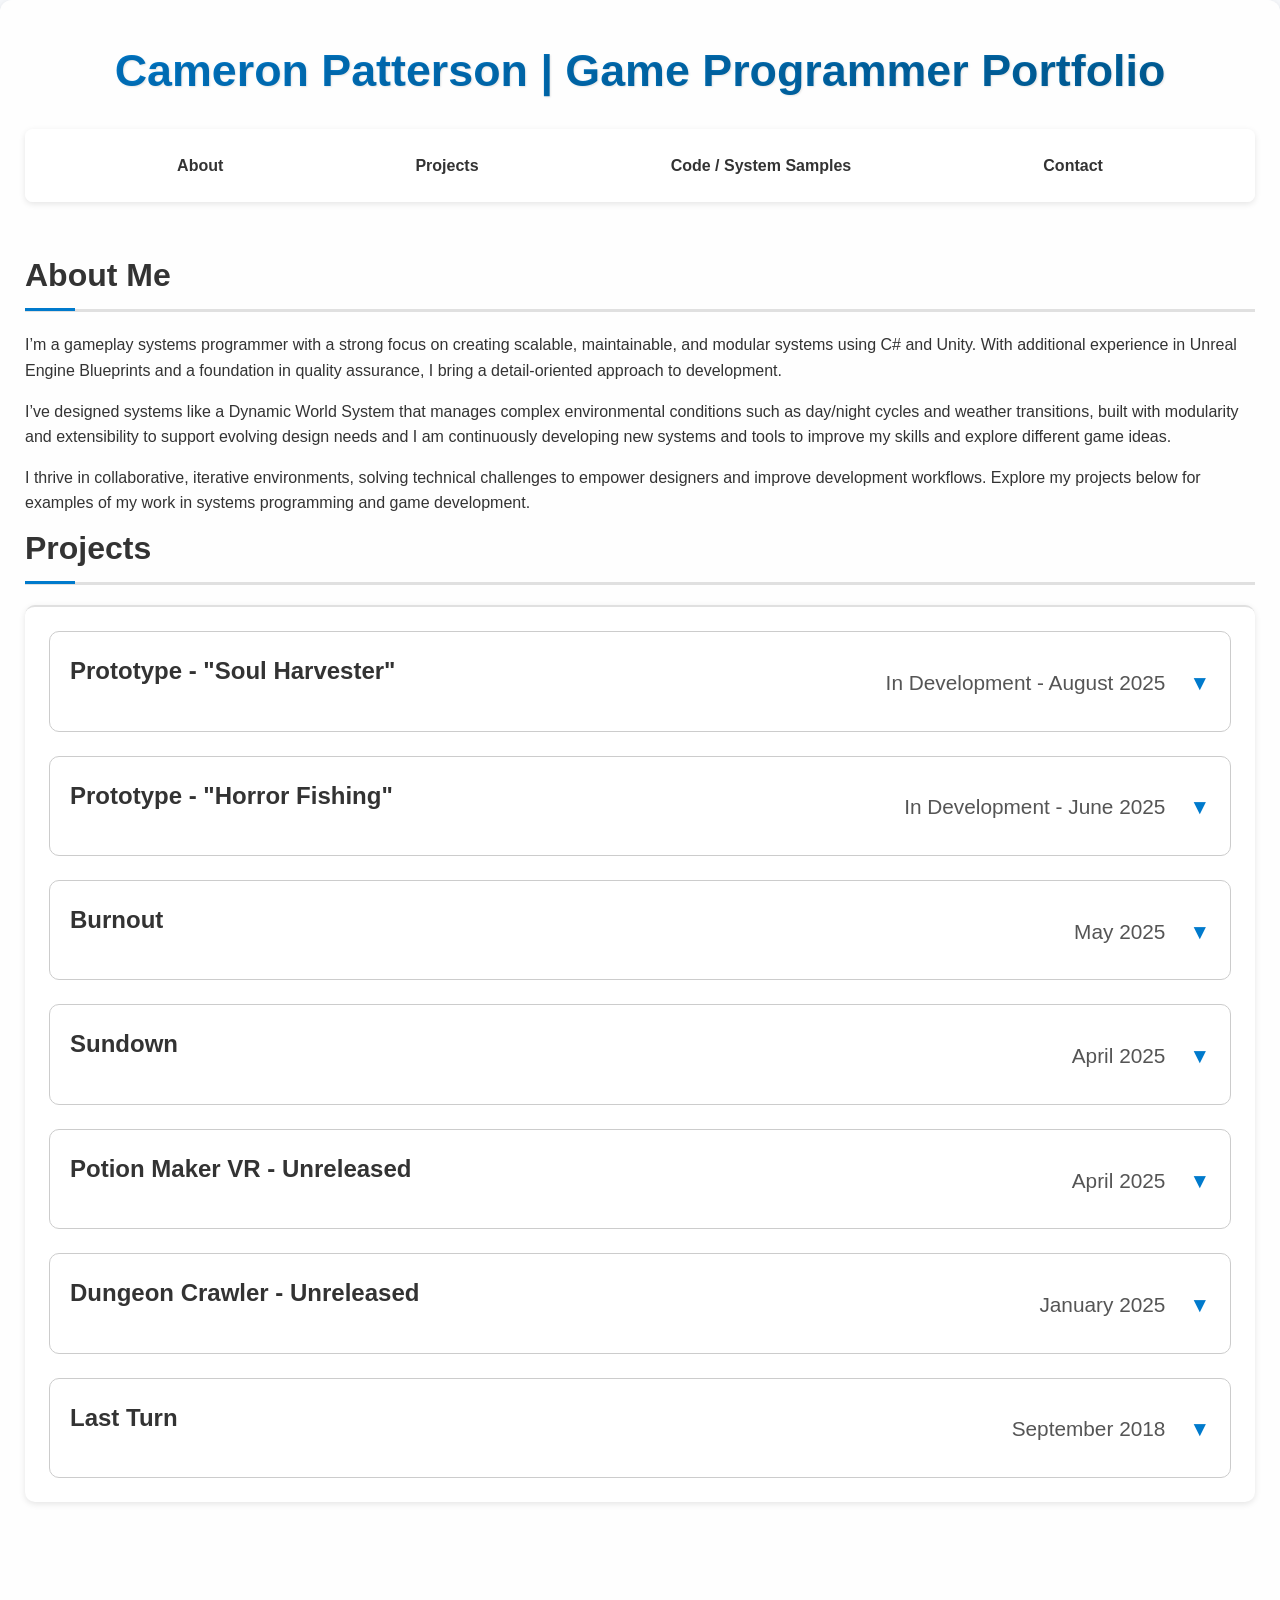
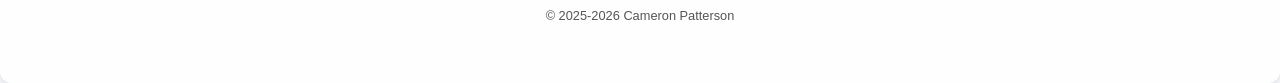
==== commit 0d4445e9: "Unify nav label to Code / System Samples Standardize the navigation link text across pages. Updated " ====
--- a/index.html
+++ b/index.html
@@ -16,7 +16,7 @@
     <nav class="top-nav">
       <a href="#about">About</a>
       <a href="#projects">Projects</a>
-      <a href="code.html">Code Samples</a>
+      <a href="code.html">Code / System Samples</a>
       <a href="contact.html">Contact</a>
     </nav>
 
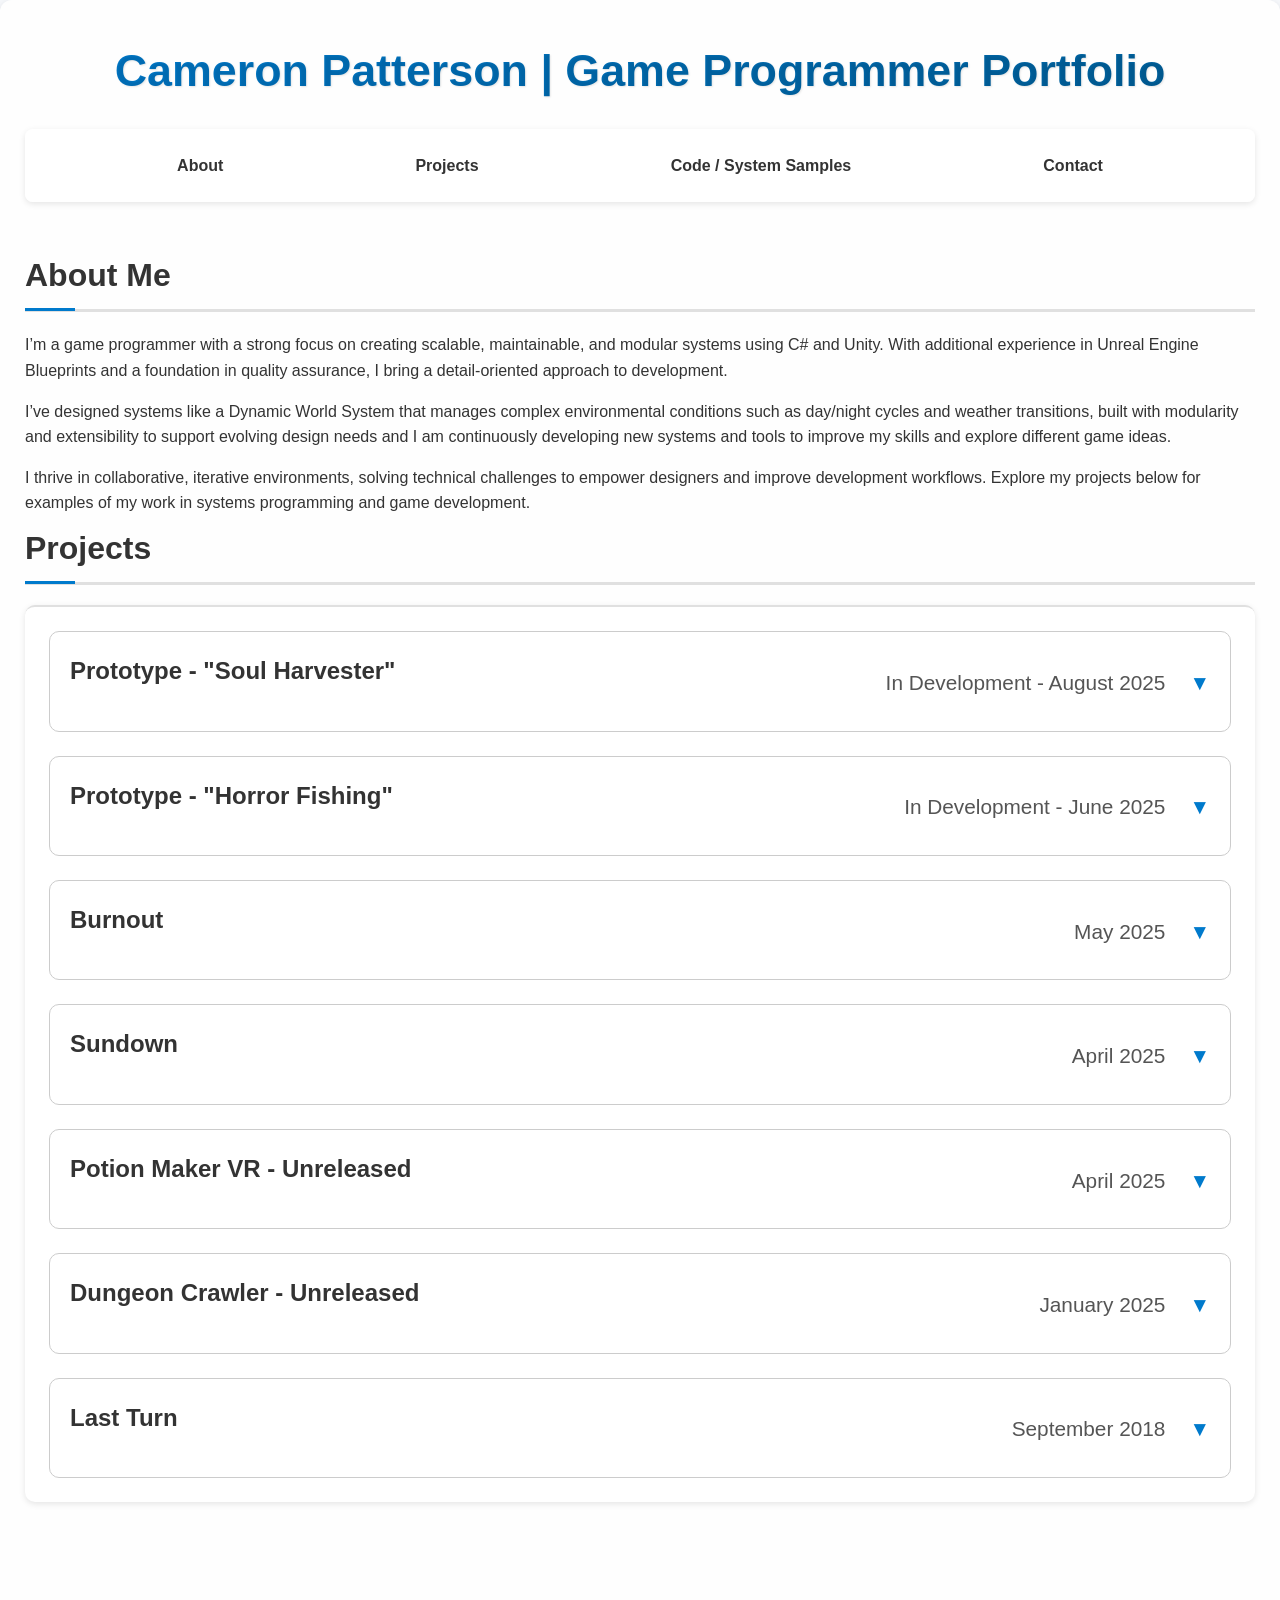
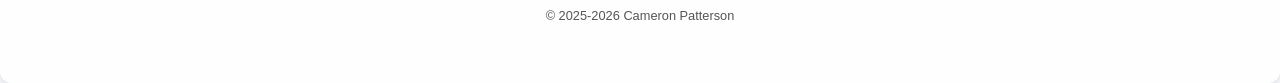
==== commit 768a0281: "Update index.html" ====
--- a/index.html
+++ b/index.html
@@ -24,7 +24,7 @@
     <section id="about">
       <h2>About Me</h2>
     <p class="description-text">
-      I’m a gameplay systems programmer with a strong focus on creating scalable, maintainable, and modular systems using C# and Unity. 
+      I’m a game programmer with a strong focus on creating scalable, maintainable, and modular systems using C# and Unity. 
       With additional experience in Unreal Engine Blueprints and a foundation in quality assurance, I bring a detail-oriented approach to development.
     </p>
     <p class="description-text">
